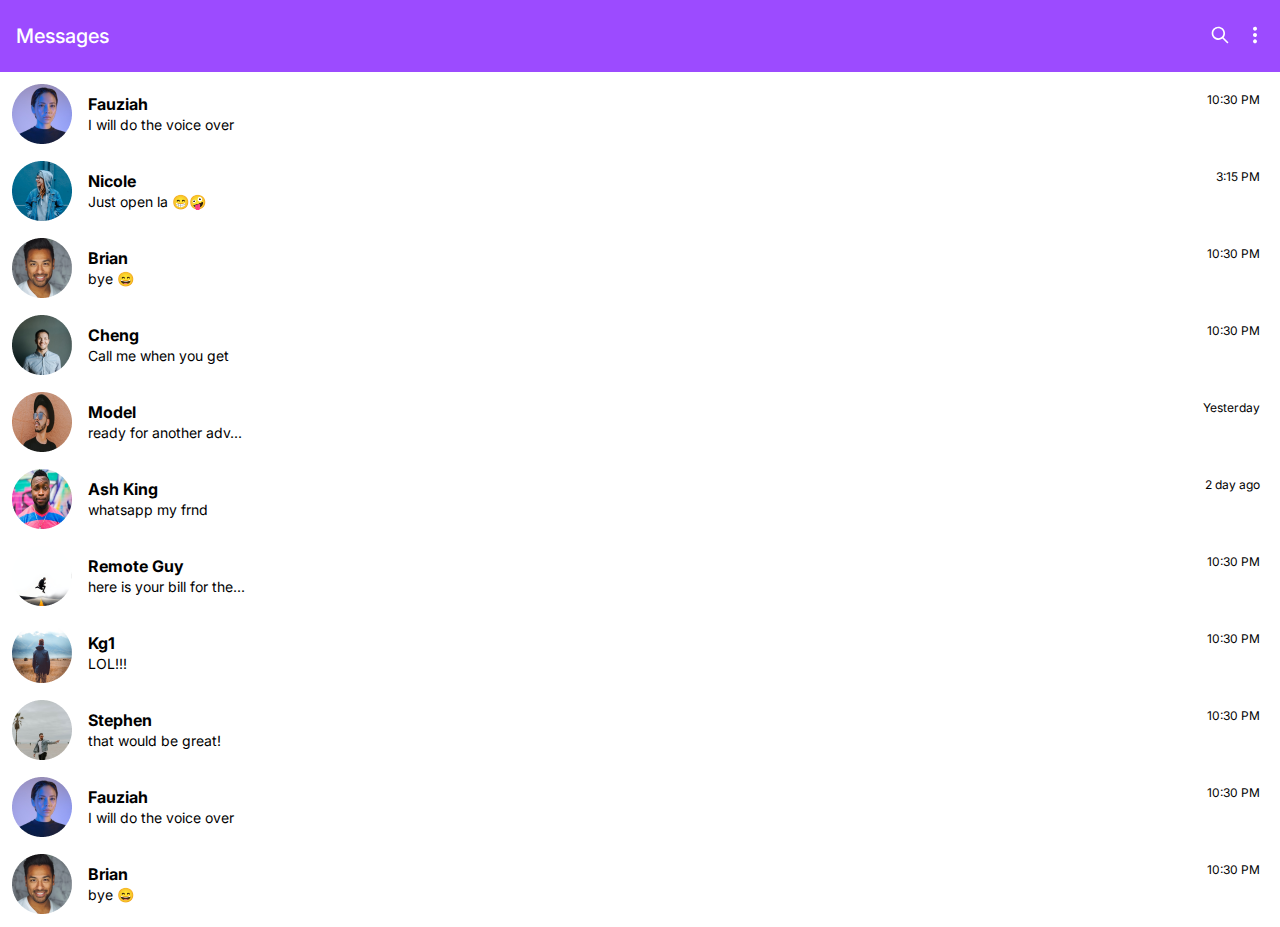
==== index.html @ f23c7243 "first commit" ====
<!DOCTYPE html>
<html lang="en">
<head>
    <meta charset="UTF-8">
    <meta name="viewport" content="width=device-width, initial-scale=1.0">
    <title>Document</title>
    <link rel="stylesheet" href="./style.css">
</head>
<body>
    <main>
        <div class="main-wrapper">
            <div class="chat">
                <div class="chat-top">
                    <h1>Messages</h1>
                    <div class="chat-top-btns">
                        <button><img src="./images/svg/search-icon.svg" alt=""></button>
                        <button><img src="./images/svg/menu-icon.svg" alt=""></button>
                    </div>
                </div>

                <div class="users-items">
                    <div class="user-item">
                        <div class="user-item-wrapper">
                            <img src="./images/png/user-1-img.png" alt="">

                            <div class="user-item-text-wrapper">
                                <h3>Fauziah</h3>
                                <span>I will do the voice over</span>
                            </div>

                            <span class="message-time">10:30 PM</span>
                        </div>
                    </div>

                    <div class="user-item">
                        <div class="user-item-wrapper">
                            <img src="./images/png/user-2-img.png" alt="">

                            <div class="user-item-text-wrapper">
                                <h3>Nicole</h3>
                                <span>Just open la 😁🤪</span>
                            </div>

                            <span class="message-time">3:15 PM</span>
                        </div>
                    </div>

                    <div class="user-item">
                        <div class="user-item-wrapper">
                            <img src="./images/png/user-3-img.png" alt="">

                            <div class="user-item-text-wrapper">
                                <h3>Brian</h3>
                                <span>bye 😄</span>
                            </div>

                            <span class="message-time">10:30 PM</span>
                        </div>
                    </div>

                    <div class="user-item">
                        <div class="user-item-wrapper">
                            <img src="./images/png/user-4-img.png" alt="">

                            <div class="user-item-text-wrapper">
                                <h3>Cheng</h3>
                                <span>Call me when you get</span>
                            </div>

                            <span class="message-time">10:30 PM</span>
                        </div>
                    </div>

                    <div class="user-item">
                        <div class="user-item-wrapper">
                            <img src="./images/png/user-5-img.png" alt="">

                            <div class="user-item-text-wrapper">
                                <h3>Model</h3>
                                <span>ready for another adv...</span>
                            </div>

                            <span class="message-time">Yesterday</span>
                        </div>
                    </div>

                    <div class="user-item">
                        <div class="user-item-wrapper">
                            <img src="./images/png/user-6-img.png" alt="">

                            <div class="user-item-text-wrapper">
                                <h3>Ash King</h3>
                                <span>whatsapp my frnd</span>
                            </div>

                            <span class="message-time">2 day ago</span>
                        </div>
                    </div>

                    <div class="user-item">
                        <div class="user-item-wrapper">
                            <img src="./images/png/user-7-img.png" alt="">

                            <div class="user-item-text-wrapper">
                                <h3>Remote Guy</h3>
                                <span>here is your bill for the...</span>
                            </div>

                            <span class="message-time">10:30 PM</span>
                        </div>
                    </div>

                    <div class="user-item">
                        <div class="user-item-wrapper">
                            <img src="./images/png/user-8-img.png" alt="">

                            <div class="user-item-text-wrapper">
                                <h3>Kg1</h3>
                                <span>LOL!!!</span>
                            </div>

                            <span class="message-time">10:30 PM</span>
                        </div>
                    </div>

                    <div class="user-item">
                        <div class="user-item-wrapper">
                            <img src="./images/png/user-9-img.png" alt="">

                            <div class="user-item-text-wrapper">
                                <h3>Stephen</h3>
                                <span>that would be great!</span>
                            </div>

                            <span class="message-time">10:30 PM</span>
                        </div>
                    </div>

                    <div class="user-item">
                        <div class="user-item-wrapper">
                            <img src="./images/png/user-1-img.png" alt="">

                            <div class="user-item-text-wrapper">
                                <h3>Fauziah</h3>
                                <span>I will do the voice over</span>
                            </div>

                            <span class="message-time">10:30 PM</span>
                        </div>
                    </div>

                    <div class="user-item">
                        <div class="user-item-wrapper">
                            <img src="./images/png/user-3-img.png" alt="">

                            <div class="user-item-text-wrapper">
                                <h3>Brian</h3>
                                <span>bye 😄</span>
                            </div>

                            <span class="message-time">10:30 PM</span>
                        </div>
                    </div>

                    <div class="user-item">
                        <div class="user-item-wrapper">
                            <img src="./images/png/user-4-img.png" alt="">

                            <div class="user-item-text-wrapper">
                                <h3>Cheng</h3>
                                <span>Call me when you get</span>
                            </div>

                            <span class="message-time">10:30 PM</span>
                        </div>
                    </div>
                </div>
            </div>
        </div>
    </main>
</body>
</html>
---- style.css ----
@import url('https://fonts.googleapis.com/css2?family=Inter:ital,opsz,wght@0,14..32,100..900;1,14..32,100..900&display=swap');

:root {
    --brand-color: #7300ffb4;
}

* {
    margin: 0;
    padding: 0;
    box-sizing: border-box;
    list-style: none;
    text-decoration: none;
    font-family: "Inter", sans-serif;
}

html {
    height: 100%;
}

body {
    height: 100%;
    overflow: hidden;
}

.chat-top {
    background: var(--brand-color);
    padding: 24px 16px;
    display: flex;
    align-items: center;
    justify-content: space-between;
}

.chat-top h1 {
    font-weight: 500;
    font-size: 20px;
    color: #fff;
}

.chat-top-btns {
    display: flex;
    align-items: center;
    gap: 16px;
}

.chat-top-btns button {
    border: none;
    background: none;
    cursor: pointer;
}

.user-item-wrapper {
    display: flex;
    align-items: center;
    gap: 16px;
    padding: 2px;
    position: relative;
}

.message-time {
    position: absolute;
    top: 10px;
    right: 10px;
    font-size: 12px;
}

.user-item-text-wrapper span {
    font-size: 14px;
}

.user-item-text-wrapper h3 {
    font-size: 16px;
}

.users-items {
    display: flex;
    flex-direction: column;
    gap: 13px;
    padding: 10px;
    overflow-x: hidden;
    overflow-y: auto;
    height: 100%;
    max-height: 95vh;
    padding-bottom: 35px;
}
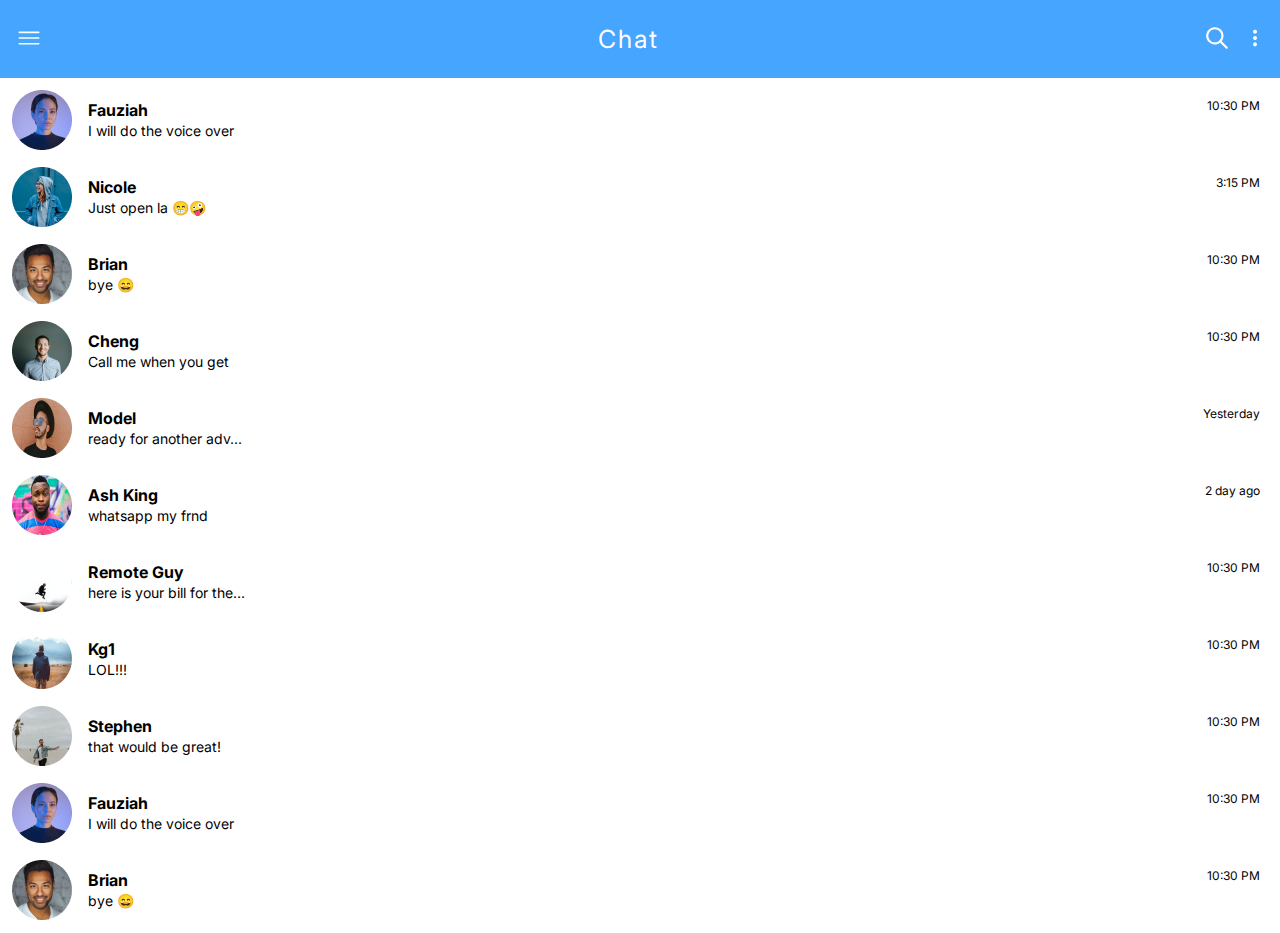
==== commit aab18540: "added new styles" ====
--- a/index.html
+++ b/index.html
@@ -1,17 +1,39 @@
 <!DOCTYPE html>
 <html lang="en">
+
 <head>
     <meta charset="UTF-8">
     <meta name="viewport" content="width=device-width, initial-scale=1.0">
     <title>Document</title>
     <link rel="stylesheet" href="./style.css">
 </head>
+
 <body>
     <main>
         <div class="main-wrapper">
             <div class="chat">
                 <div class="chat-top">
-                    <h1>Messages</h1>
+                    <button style="width: 26px; border: none; background: none;">
+                        <?xml version="1.0" ?><svg fill="#fff" viewBox="0 0 32 32" xmlns="http://www.w3.org/2000/svg">
+                            <defs>
+                                <style>
+                                    .cls-1 {
+                                        fill: none;
+                                    }
+                                </style>
+                            </defs>
+                            <title />
+                            <g data-name="Layer 2" id="Layer_2">
+                                <path d="M28,10H4A1,1,0,0,1,4,8H28a1,1,0,0,1,0,2Z" />
+                                <path d="M28,17H4a1,1,0,0,1,0-2H28a1,1,0,0,1,0,2Z" />
+                                <path d="M28,24H4a1,1,0,0,1,0-2H28a1,1,0,0,1,0,2Z" />
+                            </g>
+                            <g id="frame">
+                                <rect class="cls-1" height="32" width="32" />
+                            </g>
+                        </svg>
+                    </button>
+                    <h3 class="chat-title">Chat</h3>
                     <div class="chat-top-btns">
                         <button><img src="./images/svg/search-icon.svg" alt=""></button>
                         <button><img src="./images/svg/menu-icon.svg" alt=""></button>
@@ -179,4 +201,5 @@
         </div>
     </main>
 </body>
+
 </html>--- a/style.css
+++ b/style.css
@@ -1,7 +1,7 @@
 @import url('https://fonts.googleapis.com/css2?family=Inter:ital,opsz,wght@0,14..32,100..900;1,14..32,100..900&display=swap');
 
 :root {
-    --brand-color: #7300ffb4;
+    --brand-color: rgba(0, 132, 255, 0.73);
 }
 
 * {
@@ -81,4 +81,12 @@
     height: 100%;
     max-height: 95vh;
     padding-bottom: 35px;
+}
+
+.chat-title {
+    color: #fff;
+    font-size: 25px;
+    font-weight: 400;
+    letter-spacing: 2px;
+    margin-left: 10px;
 }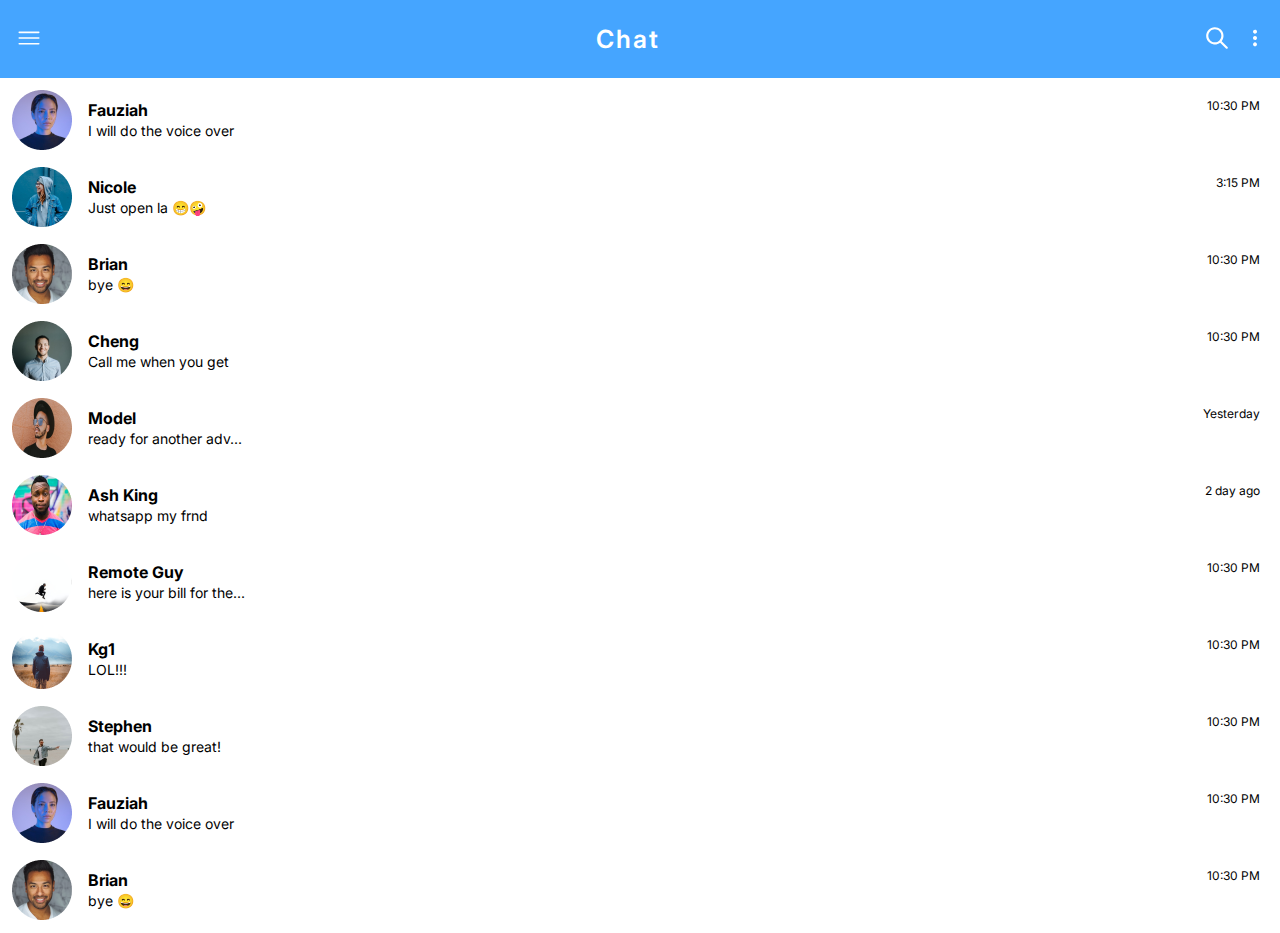
==== commit 6be74132: "new" ====
--- a/index.html
+++ b/index.html
@@ -10,10 +10,49 @@
 
 <body>
     <main>
+        <div class="overlay"></div>
+        <div class="menu-open">
+            <div class="round-wrapper">
+                <span class="round">J</span>
+                <h2>Java</h2>
+            </div>
+            <div class="menu-wrapper">
+                <div class="menu-items">
+                    <img src="./images/svg/user.svg" alt="">
+                    <span>My profile</span>
+                </div>
+
+                <div class="menu-items">
+                    <img src="./images/svg/group.svg" alt="">
+                    <span>Create group</span>
+                </div>
+
+                <div class="menu-items">
+                    <img src="./images/svg/contact.svg" alt="">
+                    <span>Contact</span>
+                </div>
+
+                <div class="menu-items">
+                    <img src="./images/svg/saved.svg" alt="">
+                    <span>Saved</span>
+                </div>
+                
+                <div class="menu-items">
+                    <img src="./images/svg/calls.svg" alt="">
+                    <span>Calls</span>
+                </div>
+
+                <div class="menu-items">
+                    <img src="./images/svg/settings.svg" alt="">
+                    <span>Настройка</span> 
+                </div>
+            </div>
+        </div>
+
         <div class="main-wrapper">
             <div class="chat">
                 <div class="chat-top">
-                    <button style="width: 26px; border: none; background: none;">
+                    <button id="open-menu" style="width: 26px; border: none; background: none;">
                         <?xml version="1.0" ?><svg fill="#fff" viewBox="0 0 32 32" xmlns="http://www.w3.org/2000/svg">
                             <defs>
                                 <style>
@@ -200,6 +239,8 @@
             </div>
         </div>
     </main>
+
+    <script src="./app.js"></script>
 </body>
 
 </html>--- a/style.css
+++ b/style.css
@@ -86,7 +86,97 @@
 .chat-title {
     color: #fff;
     font-size: 25px;
-    font-weight: 400;
+    font-weight: 600;
     letter-spacing: 2px;
     margin-left: 10px;
+}
+
+.menu-open {
+    position: fixed;
+    left: -100%;
+    width: 300px;
+    height: 100%;
+    background: #fff;
+    z-index: 10;
+    transition: all .5s ease;
+}
+
+.menu-open-active {
+    left: 0;
+}
+
+.overlay {
+    width: 100%;
+    height: 100%;
+    background: rgba(0, 0, 0, 0.30);
+    position: fixed;
+    top: 0;
+    left: 0;
+    z-index: 10;
+    backdrop-filter: blur(10px);
+    display: none;
+}
+
+.menu-overlay-active {
+    display: flex;
+}
+
+.round-wrapper {
+    display: flex;
+    align-items: flex-start;
+    justify-content: center;
+    padding: 15px 0;
+    flex-direction: column;
+    gap: 10px;
+    padding-left: 20px;
+    background: var(--brand-color);
+}
+
+.round-wrapper h2 {
+    color: #fff;
+    font-weight: 400;
+    letter-spacing: 5px;
+}
+
+.menu-wrapper {
+    display: flex;
+    align-items: center;
+    flex-direction: column;
+    gap: 10px;
+    padding: 10px;
+}
+
+.menu-items {
+    width: 100%;
+    padding: 10px;
+    background: #fff;
+    display: flex;
+    align-items: center;
+    gap: 10px;
+    border-radius: 10px;
+    cursor: pointer;
+}
+
+.menu-items:hover {
+    background: #e6e6e6;
+}
+
+.menu-items:active {
+    opacity: 0.8;
+}
+
+.menu-items img {
+    width: 25px;
+}
+
+.round {
+    width: 70px;
+    height: 70px;
+    border-radius: 50%;
+    background: var(--brand-color);
+    display: flex;
+    align-items: center;
+    justify-content: center;
+    color: #fff;
+    font-size: 30px;
 }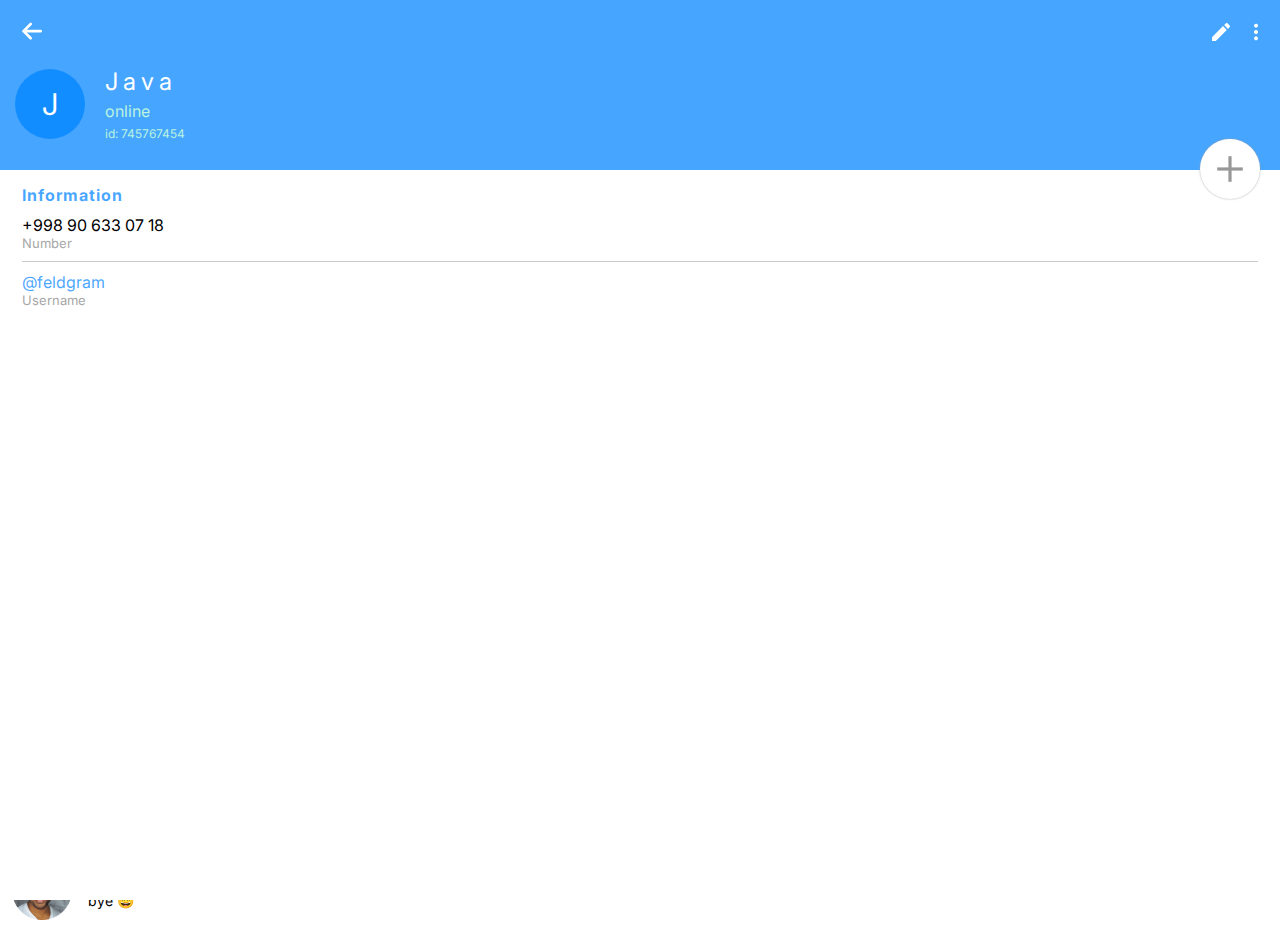
==== commit 0f88a0f7: "new" ====
--- a/index.html
+++ b/index.html
@@ -11,10 +11,131 @@
 <body>
     <main>
         <div class="overlay"></div>
+
+        <div class="my-profil-overlay"></div>
+
+        <div class="my-profil">
+            <div class="my-profil-wrapper">
+                <div class="profil-settings"></div>
+                <div class="settings-header">
+                    <button id="back-in-settings"><img src="./images/svg/back.svg" alt=""></button>
+                    <div class="chat-top-btns">
+                        <button style="width: 20px;"><img src="./images/svg/edit.svg" alt=""></button>
+                        <button><img src="./images/svg/menu-icon.svg" alt=""></button>
+                    </div>
+                </div>
+
+                <div class="round-settings-wrapper">
+                    <span class="round">J</span>
+                    <div class="round-text-wrapper">
+                        <div class="profil-round-wrapper">
+                            <h2>Java</h2>
+                            <div class="plus-img-wrapper">
+                                <label class="camera-white-round" for="file-profil"><img src="./images/svg/plus.svg" alt=""></label>
+                                <input id="file-profil" type="file">
+                            </div>
+                        </div>
+                        <span>online</span>
+                        <span class="id-profil">id: 745767454</span>
+                    </div>
+                </div>
+            </div>
+            <div class="profil-bottom-items">
+                <h2>Information</h2>
+                <div class="profil-items-wrapper">
+                    <div class="profil-bottom-item">
+                        <span class="tel-numeber">+998 90 633 07 18</span>
+                        <span class="tel">Number</span>
+                    </div>
+
+                    <span class="user-line"></span>
+
+                    <div class="profil-bottom-item">
+                        <span class="tel-numeber"><a href="#">@feldgram</a></span>
+                        <span class="tel">Username</span>
+                    </div>
+                </div>
+            </div>
+        </div>
+
+        <div class="settings">
+            <div class="settings-wrapper">
+                <div class="settings-header">
+                    <button id="back-in-settings"><img src="./images/svg/back.svg" alt=""></button>
+                    <div class="chat-top-btns">
+                        <button><img src="./images/svg/search-icon.svg" alt=""></button>
+                        <button><img src="./images/svg/menu-icon.svg" alt=""></button>
+                    </div>
+                </div>
+                <div class="round-settings-wrapper">
+                    <span class="round">J</span>
+                    <div class="round-text-wrapper">
+                        <h2>Java</h2>
+                        <span>online</span>
+                    </div>
+                </div>
+            </div>
+
+            <div class="settings-bottom-items">
+                <div class="settings-bottom-top-items">
+                    <h2 class="settings-mini-title">Settings</h2>
+                    <div class="settings-items-center">
+                        <div class="menu-items settings-item">
+                            <img src="./images/svg/chat.svg" alt="">
+                            <span>Chat Settings</span>
+                        </div>
+
+                        <div class="menu-items settings-item">
+                            <img src="./images/svg/security.svg" alt="">
+                            <span>Privacy</span>
+                        </div>
+
+                        <div class="menu-items settings-item">
+                            <img src="./images/svg/notific.svg" alt="">
+                            <span>Notifications and Sounds</span>
+                        </div>
+
+                        <div class="menu-items settings-item">
+                            <img src="./images/svg/storage.svg" alt="">
+                            <span>Data and Storage</span>
+                        </div>
+
+                        <div class="menu-items settings-item">
+                            <img src="./images/svg/language.svg" alt="">
+                            <span>Language</span>
+                        </div>
+                    </div>
+                </div>
+
+                <span class="gap-settings"></span>
+
+                <div class="settings-bottom-top-items">
+                    <h2 class="settings-mini-title">Help</h2>
+                    <div class="settings-items-center">
+                        <div class="menu-items settings-item">
+                            <img src="./images/svg/support.svg" alt="">
+                            <span>Support</span>
+                        </div>
+
+                        <div class="menu-items settings-item">
+                            <img src="./images/svg/faq.svg" alt="">
+                            <span>Feldgram FAQ</span>
+                        </div>
+
+                        <div class="menu-items settings-item">
+                            <img src="./images/svg/policy.svg" alt="">
+                            <span>Privacy Policy</span>
+                        </div>
+                    </div>
+                </div>
+            </div>
+        </div>
+
         <div class="menu-open">
             <div class="round-wrapper">
                 <span class="round">J</span>
                 <h2>Java</h2>
+                <span class="tel-number">+998 33 971 30 90</span>
             </div>
             <div class="menu-wrapper">
                 <div class="menu-items">
@@ -36,15 +157,15 @@
                     <img src="./images/svg/saved.svg" alt="">
                     <span>Saved</span>
                 </div>
-                
+
                 <div class="menu-items">
                     <img src="./images/svg/calls.svg" alt="">
                     <span>Calls</span>
                 </div>
 
-                <div class="menu-items">
+                <div class="menu-items" id="settings-btn">
                     <img src="./images/svg/settings.svg" alt="">
-                    <span>Настройка</span> 
+                    <span>Settings</span>
                 </div>
             </div>
         </div>
--- a/style.css
+++ b/style.css
@@ -2,6 +2,7 @@
 
 :root {
     --brand-color: rgba(0, 132, 255, 0.73);
+    --info-color: rgba(8, 113, 211, 0.73);
 }
 
 * {
@@ -179,4 +180,195 @@
     justify-content: center;
     color: #fff;
     font-size: 30px;
+}
+
+.settings {
+    width: 100%;
+    height: 100%;
+    background: #fff;
+    position: fixed;
+    top: 0;
+    right: -100%;
+    z-index: 2;
+    transition: all .2s ease;
+}
+
+.tel-number {
+    color: rgb(188, 221, 248);
+}
+
+.settings-header {
+    display: flex;
+    align-items: center;
+    justify-content: space-between;
+}
+
+.round-text-wrapper {
+    display: flex;
+    flex-direction: column;
+    gap: 5px;
+}
+
+.round-text-wrapper h2 {
+    color: #fff;
+    font-weight: 400;
+    letter-spacing: 5px;
+}
+
+.round-text-wrapper span {
+    color: rgb(186, 243, 224);
+}
+
+.settings-header button {
+    border: none;
+    background: none;
+}
+
+.active-settings {
+    right: 0;
+}
+
+#back-in-settings {
+    img {
+        width: 35px !important;
+    }
+}
+
+.id-profil {
+    font-size: 12px;
+}
+
+.plus-img-wrapper {
+    position: absolute;
+    right: 20px;
+    top: 139px;
+    input {
+        display: none;
+    }
+}
+
+.camera-white-round {
+    width:  60px;
+    height: 60px;
+    background: #fff;
+    border-radius: 50%;
+    display: flex;
+    align-items: center;
+    justify-content: center;
+    box-shadow: 0px 0px 2px 0px #a5a5a5;
+    img {
+        width: 40px;
+    }
+}
+
+.profil-bottom-items {
+    padding: 15px 22px;
+}
+
+.profil-bottom-items h2 {
+    font-size: 16px;
+    color: var(--brand-color);
+    letter-spacing: 1px;
+}
+
+.settings-wrapper {
+    background: var(--brand-color);
+    padding: 14px 15px;
+}
+
+.round-settings-wrapper {
+    display: flex;
+    align-items: center;
+    gap: 20px;
+    padding: 15px 0;
+}
+
+.settings-item {
+    position: relative;
+    padding: 0px 0 12px;
+    margin-top: -5px;
+}
+
+.settings-item::after {
+    content: '';
+    width: 100%;
+    height: 1px;
+    background: rgb(223, 220, 220);
+    position: absolute;
+    bottom: 0;
+    left: 41px;
+
+}
+
+.settings-item img {
+    width: 30px;
+}
+
+.settings-mini-title {
+    font-size: 16px;
+    color: var(--brand-color);
+    letter-spacing: 1px;
+}
+
+.settings-bottom-top-items {
+    padding: 15px 22px;
+}
+
+.settings-items-center {
+    display: flex;
+    flex-direction: column;
+    gap: 15px;
+    margin-top: 15px;
+}
+
+.gap-settings {
+    width: 100%;
+    padding: 5px;
+    background: #e4e2e2;
+    display: block;
+}
+
+.my-profil {
+ width: 100%;
+ height: 100%;
+ background: #fff;
+ position: fixed;
+ top: 0;
+ left: 0;
+ z-index: 2;
+}
+
+.my-profil-wrapper {
+    background: var(--brand-color);
+    padding: 14px 15px;
+}
+
+
+.profil-items-wrapper {
+    display: flex;
+    flex-direction: column;
+    gap: 10px;
+    margin-top: 10px;
+}
+
+.profil-bottom-item {
+    display: flex;
+    flex-direction: column;
+    gap: 0px;
+}
+
+.profil-bottom-item a {
+    color: var(--brand-color);
+}
+
+.tel {
+    font-weight: 400;
+    font-size: 13px;
+    color: #a7a7a7;
+}
+
+.user-line {
+    width: 100%;
+    height: 1px;
+    background: #c9c9c9;
 }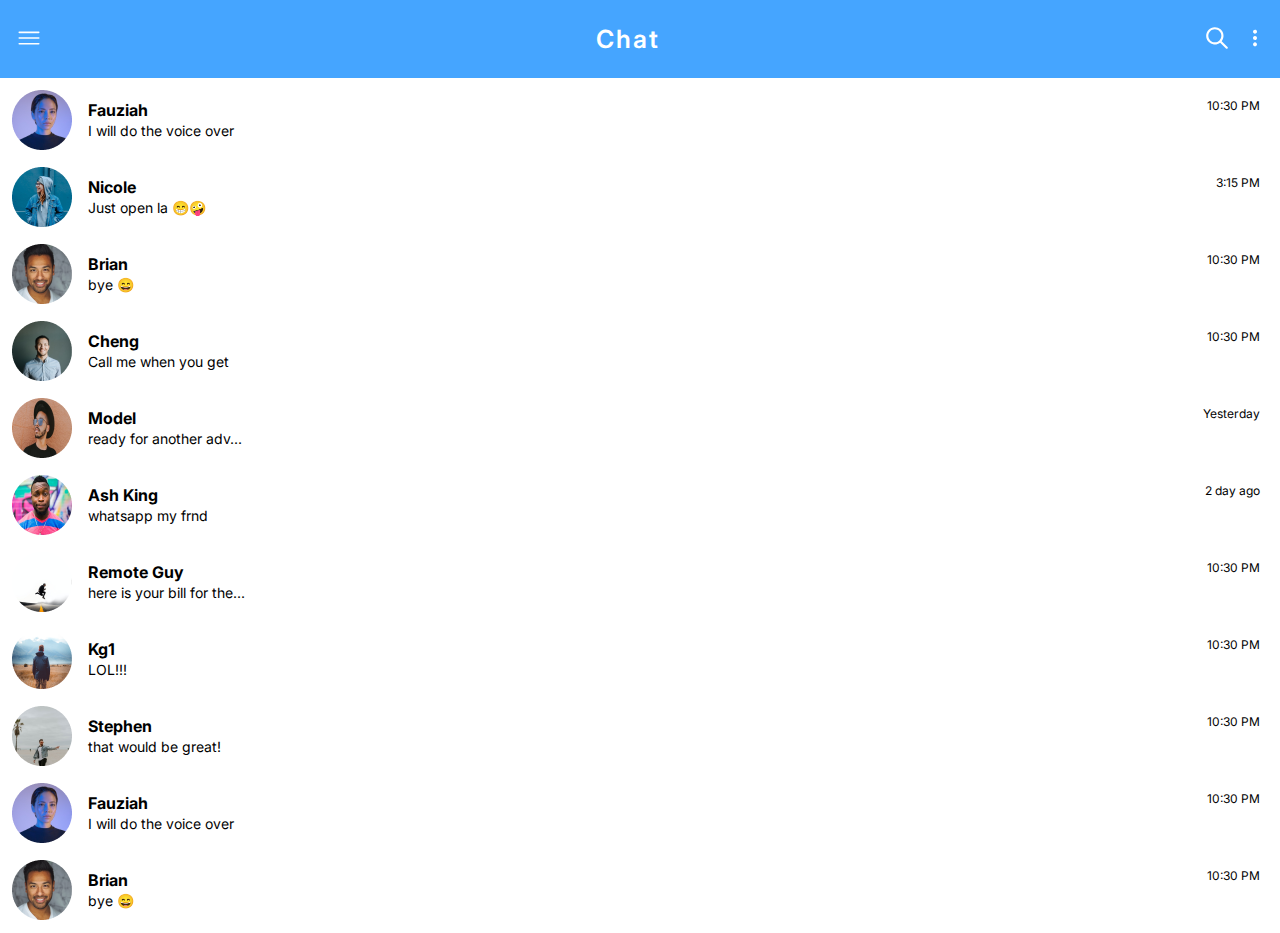
==== commit f3ba2ac6: "new" ====
--- a/index.html
+++ b/index.html
@@ -18,10 +18,10 @@
             <div class="my-profil-wrapper">
                 <div class="profil-settings"></div>
                 <div class="settings-header">
-                    <button id="back-in-settings"><img src="./images/svg/back.svg" alt=""></button>
+                    <button id="back-in-prfolie"><img src="./images/svg/back.svg" alt=""></button>
                     <div class="chat-top-btns">
                         <button style="width: 20px;"><img src="./images/svg/edit.svg" alt=""></button>
-                        <button><img src="./images/svg/menu-icon.svg" alt=""></button>
+                        <button id="open-tri-toch-btn"><img src="./images/svg/menu-icon.svg" alt=""></button>
                     </div>
                 </div>
 
@@ -31,7 +31,8 @@
                         <div class="profil-round-wrapper">
                             <h2>Java</h2>
                             <div class="plus-img-wrapper">
-                                <label class="camera-white-round" for="file-profil"><img src="./images/svg/plus.svg" alt=""></label>
+                                <label class="camera-white-round" for="file-profil"><img src="./images/svg/plus.svg"
+                                        alt=""></label>
                                 <input id="file-profil" type="file">
                             </div>
                         </div>
@@ -40,19 +41,47 @@
                     </div>
                 </div>
             </div>
+
+
+            <div class="tri-toch-wrapper">
+                <div class="tri-toch-overlay"></div>
+                <div class="open-tri-toch">
+                    <div class="tri-toch-wrapper-btns">
+                        <button><img src="./images/svg/edit-black-icon.svg" alt="">Edit info</button>
+                        <button><img src="./images/svg/change-user-name.svg" alt="">change username</button>
+                        <button><img src="./images/svg/set-photo.svg" alt="">Set profile photo</button>
+                    </div>
+                </div>
+            </div>
+
+
             <div class="profil-bottom-items">
                 <h2>Information</h2>
                 <div class="profil-items-wrapper">
                     <div class="profil-bottom-item">
-                        <span class="tel-numeber">+998 90 633 07 18</span>
-                        <span class="tel">Number</span>
+                        <div class="tel-wrp">
+                            <span class="tel-numeber">+998 90 633 07 18</span>
+                            <span class="tel">Number</span>
+                        </div>
+                        <div class="profil-bottom-item dop-class-user-wrp">
+                            <span class="tel-numeber"><a href="#">@feldgram</a></span>
+                            <span class="tel">Username</span>
+                        </div>
                     </div>
 
                     <span class="user-line"></span>
 
-                    <div class="profil-bottom-item">
-                        <span class="tel-numeber"><a href="#">@feldgram</a></span>
-                        <span class="tel">Username</span>
+                    <div class="user-info-wrapper">
+
+                        <div class="dop-info-wrapper">
+                            <span>
+                                <h3>default</h3>bio
+                            </span>
+                            <span>
+                                <h3>default</h3> age
+                            </span>
+                            <span class="bio-line"></span>
+                        </div>
                     </div>
                 </div>
             </div>
@@ -138,7 +167,7 @@
                 <span class="tel-number">+998 33 971 30 90</span>
             </div>
             <div class="menu-wrapper">
-                <div class="menu-items">
+                <div class="menu-items" id="profil-btn">
                     <img src="./images/svg/user.svg" alt="">
                     <span>My profile</span>
                 </div>
@@ -201,6 +230,125 @@
                 </div>
 
                 <div class="users-items">
+                    <a href="./detail.html" style="color: #000;">
+                        <div class="user-item">
+                            <div class="user-item-wrapper">
+                                <img src="./images/png/user-1-img.png" alt="">
+
+                                <div class="user-item-text-wrapper">
+                                    <h3>Fauziah</h3>
+                                    <span>I will do the voice over</span>
+                                </div>
+
+                                <span class="message-time">10:30 PM</span>
+                            </div>
+                        </div>
+                    </a>
+
+                    <div class="user-item">
+                        <div class="user-item-wrapper">
+                            <img src="./images/png/user-2-img.png" alt="">
+
+                            <div class="user-item-text-wrapper">
+                                <h3>Nicole</h3>
+                                <span>Just open la 😁🤪</span>
+                            </div>
+
+                            <span class="message-time">3:15 PM</span>
+                        </div>
+                    </div>
+
+                    <div class="user-item">
+                        <div class="user-item-wrapper">
+                            <img src="./images/png/user-3-img.png" alt="">
+
+                            <div class="user-item-text-wrapper">
+                                <h3>Brian</h3>
+                                <span>bye 😄</span>
+                            </div>
+
+                            <span class="message-time">10:30 PM</span>
+                        </div>
+                    </div>
+
+                    <div class="user-item">
+                        <div class="user-item-wrapper">
+                            <img src="./images/png/user-4-img.png" alt="">
+
+                            <div class="user-item-text-wrapper">
+                                <h3>Cheng</h3>
+                                <span>Call me when you get</span>
+                            </div>
+
+                            <span class="message-time">10:30 PM</span>
+                        </div>
+                    </div>
+
+                    <div class="user-item">
+                        <div class="user-item-wrapper">
+                            <img src="./images/png/user-5-img.png" alt="">
+
+                            <div class="user-item-text-wrapper">
+                                <h3>Model</h3>
+                                <span>ready for another adv...</span>
+                            </div>
+
+                            <span class="message-time">Yesterday</span>
+                        </div>
+                    </div>
+
+                    <div class="user-item">
+                        <div class="user-item-wrapper">
+                            <img src="./images/png/user-6-img.png" alt="">
+
+                            <div class="user-item-text-wrapper">
+                                <h3>Ash King</h3>
+                                <span>whatsapp my frnd</span>
+                            </div>
+
+                            <span class="message-time">2 day ago</span>
+                        </div>
+                    </div>
+
+                    <div class="user-item">
+                        <div class="user-item-wrapper">
+                            <img src="./images/png/user-7-img.png" alt="">
+
+                            <div class="user-item-text-wrapper">
+                                <h3>Remote Guy</h3>
+                                <span>here is your bill for the...</span>
+                            </div>
+
+                            <span class="message-time">10:30 PM</span>
+                        </div>
+                    </div>
+
+                    <div class="user-item">
+                        <div class="user-item-wrapper">
+                            <img src="./images/png/user-8-img.png" alt="">
+
+                            <div class="user-item-text-wrapper">
+                                <h3>Kg1</h3>
+                                <span>LOL!!!</span>
+                            </div>
+
+                            <span class="message-time">10:30 PM</span>
+                        </div>
+                    </div>
+
+                    <div class="user-item">
+                        <div class="user-item-wrapper">
+                            <img src="./images/png/user-9-img.png" alt="">
+
+                            <div class="user-item-text-wrapper">
+                                <h3>Stephen</h3>
+                                <span>that would be great!</span>
+                            </div>
+
+                            <span class="message-time">10:30 PM</span>
+                        </div>
+                    </div>
+
                     <div class="user-item">
                         <div class="user-item-wrapper">
                             <img src="./images/png/user-1-img.png" alt="">
@@ -216,19 +364,6 @@
 
                     <div class="user-item">
                         <div class="user-item-wrapper">
-                            <img src="./images/png/user-2-img.png" alt="">
-
-                            <div class="user-item-text-wrapper">
-                                <h3>Nicole</h3>
-                                <span>Just open la 😁🤪</span>
-                            </div>
-
-                            <span class="message-time">3:15 PM</span>
-                        </div>
-                    </div>
-
-                    <div class="user-item">
-                        <div class="user-item-wrapper">
                             <img src="./images/png/user-3-img.png" alt="">
 
                             <div class="user-item-text-wrapper">
@@ -252,110 +387,6 @@
                             <span class="message-time">10:30 PM</span>
                         </div>
                     </div>
-
-                    <div class="user-item">
-                        <div class="user-item-wrapper">
-                            <img src="./images/png/user-5-img.png" alt="">
-
-                            <div class="user-item-text-wrapper">
-                                <h3>Model</h3>
-                                <span>ready for another adv...</span>
-                            </div>
-
-                            <span class="message-time">Yesterday</span>
-                        </div>
-                    </div>
-
-                    <div class="user-item">
-                        <div class="user-item-wrapper">
-                            <img src="./images/png/user-6-img.png" alt="">
-
-                            <div class="user-item-text-wrapper">
-                                <h3>Ash King</h3>
-                                <span>whatsapp my frnd</span>
-                            </div>
-
-                            <span class="message-time">2 day ago</span>
-                        </div>
-                    </div>
-
-                    <div class="user-item">
-                        <div class="user-item-wrapper">
-                            <img src="./images/png/user-7-img.png" alt="">
-
-                            <div class="user-item-text-wrapper">
-                                <h3>Remote Guy</h3>
-                                <span>here is your bill for the...</span>
-                            </div>
-
-                            <span class="message-time">10:30 PM</span>
-                        </div>
-                    </div>
-
-                    <div class="user-item">
-                        <div class="user-item-wrapper">
-                            <img src="./images/png/user-8-img.png" alt="">
-
-                            <div class="user-item-text-wrapper">
-                                <h3>Kg1</h3>
-                                <span>LOL!!!</span>
-                            </div>
-
-                            <span class="message-time">10:30 PM</span>
-                        </div>
-                    </div>
-
-                    <div class="user-item">
-                        <div class="user-item-wrapper">
-                            <img src="./images/png/user-9-img.png" alt="">
-
-                            <div class="user-item-text-wrapper">
-                                <h3>Stephen</h3>
-                                <span>that would be great!</span>
-                            </div>
-
-                            <span class="message-time">10:30 PM</span>
-                        </div>
-                    </div>
-
-                    <div class="user-item">
-                        <div class="user-item-wrapper">
-                            <img src="./images/png/user-1-img.png" alt="">
-
-                            <div class="user-item-text-wrapper">
-                                <h3>Fauziah</h3>
-                                <span>I will do the voice over</span>
-                            </div>
-
-                            <span class="message-time">10:30 PM</span>
-                        </div>
-                    </div>
-
-                    <div class="user-item">
-                        <div class="user-item-wrapper">
-                            <img src="./images/png/user-3-img.png" alt="">
-
-                            <div class="user-item-text-wrapper">
-                                <h3>Brian</h3>
-                                <span>bye 😄</span>
-                            </div>
-
-                            <span class="message-time">10:30 PM</span>
-                        </div>
-                    </div>
-
-                    <div class="user-item">
-                        <div class="user-item-wrapper">
-                            <img src="./images/png/user-4-img.png" alt="">
-
-                            <div class="user-item-text-wrapper">
-                                <h3>Cheng</h3>
-                                <span>Call me when you get</span>
-                            </div>
-
-                            <span class="message-time">10:30 PM</span>
-                        </div>
-                    </div>
                 </div>
             </div>
         </div>
--- a/style.css
+++ b/style.css
@@ -99,7 +99,7 @@
     height: 100%;
     background: #fff;
     z-index: 10;
-    transition: all .5s ease;
+    transition: all .3s ease;
 }
 
 .menu-open-active {
@@ -190,7 +190,7 @@
     top: 0;
     right: -100%;
     z-index: 2;
-    transition: all .2s ease;
+    transition: all .3s ease;
 }
 
 .tel-number {
@@ -334,8 +334,13 @@
  background: #fff;
  position: fixed;
  top: 0;
- left: 0;
+ transition: all .3s ease;
+ right: -100%;
  z-index: 2;
+}
+
+.active-my-profil {
+    right: 0;
 }
 
 .my-profil-wrapper {
@@ -371,4 +376,208 @@
     width: 100%;
     height: 1px;
     background: #c9c9c9;
+}
+
+
+.tri-toch-wrapper {
+    position: relative;
+}
+
+.open-tri-toch .tri-toch-wrapper-btns {
+    display: flex;
+    flex-direction: column;
+    gap: 10px;
+}
+
+.open-tri-toch .tri-toch-wrapper-btns button {
+    width: 170px;
+    border: none;
+    background: none;
+    display: flex;
+    align-items: center;
+    justify-content: flex-start;
+    gap: 10px;
+    font-size: 16px;
+}
+
+.open-tri-toch .tri-toch-wrapper-btns button:active {
+    background: #c9c9c9;
+}
+
+.open-tri-toch .tri-toch-wrapper-btns button img {
+    width: 20px;
+}
+
+.tri-toch-overlay {
+    width: 100%;
+    height: 100%;
+    background: transparent;
+    position: fixed;
+    top: 0;
+    left: 0;
+    z-index: 0;
+    display: none;
+}
+.open-tri-toch {
+    width: 200px;
+    border: 1px solid #c9c9c9;
+    padding: 10px;
+    background: #fff;
+    border-radius: 5px;
+    position: absolute;
+    top: -120px;
+    right: 20px;
+    z-index: 2;
+    display: none;
+}
+
+.tri-toch-active {
+    display: block;
+}
+
+.user-info-wrapper {
+    display: flex;
+    flex-direction: column;
+    gap: 10px;
+}
+
+.dop-info-wrapper {
+    display: flex;
+    flex-direction: column;
+    gap: 10px;
+    margin-top: 10px;
+}
+
+.dop-info-wrapper span {
+    display: flex;
+    flex-direction: column;
+    gap: 2px;
+    color: #919191;
+}
+
+.tel-wrp {
+    display: flex;
+    flex-direction: column;
+}
+
+.tel-wrp:active {
+    background: #c9c9c9;
+}
+
+.dop-info-wrapper span:active {
+    background: #c9c9c9;
+}
+
+.dop-info-wrapper span h3 {
+    color: #000;
+    font-weight: 400;
+    font-size: 16px;
+}
+
+.bio-line {
+    display: block;
+    width: 100%;
+    height: 1px;
+    background: #c9c9c9;
+}
+
+.dop-class-user-wrp {
+    padding: 10px 0;
+}
+
+
+
+
+
+/* detail html */
+
+.chat-detail-wrapper-header {
+    background: var(--brand-color);
+    display: flex;
+    align-items: center;
+    justify-content: space-between;
+    padding: 20px;
+}
+
+.chat-detail-left-wrapper {
+    display: flex;
+    align-items: center;
+    gap: 20px;
+}
+
+.chat-detail-left-wrapper h2 {
+    color: #fff;
+    font-weight: 500;
+    font-size: 20px;
+}
+
+.chat-detail-rifht-wrapper {
+    display: flex;
+    align-items: center;
+    gap: 20px;
+}
+
+.chat-detail-rifht-wrapper button {
+    background: none;
+    border: none;
+}
+
+.messages-date {
+    text-align: center;
+    display: block;
+    margin-top: 20px;
+}
+
+.message {
+    display: flex;
+    align-items: center;
+    justify-content: flex-end;
+    gap: 15px;
+    margin-top: 20px;
+    padding-right: 12px;
+}
+
+.message img {
+    width: 45px;
+    height: 45px;
+    border-radius: 50%;
+}
+
+.message .message-timee {
+    font-weight: 400;
+    font-size: 16px;
+}
+
+.message-text {
+    padding: 10px;
+    background: var(--brand-color);
+    color: #fff;
+    font-size: 16px;
+    border-radius: 20px;
+}
+
+.message-he {
+    display: flex;
+    align-items: center;
+    padding-left: 12px;
+    gap: 15px;
+    margin-top: 20px;
+}
+
+.message-he img {
+    width: 45px;
+    height: 45px;
+    border-radius: 50%;
+    object-fit: cover;
+}
+
+.saidolim-img {
+    width: 50px;
+    height: 50px;
+    border-radius: 50%;
+    object-fit: cover;
+}
+
+.message-he .message-text {
+    background: #8F8F8F;
 }